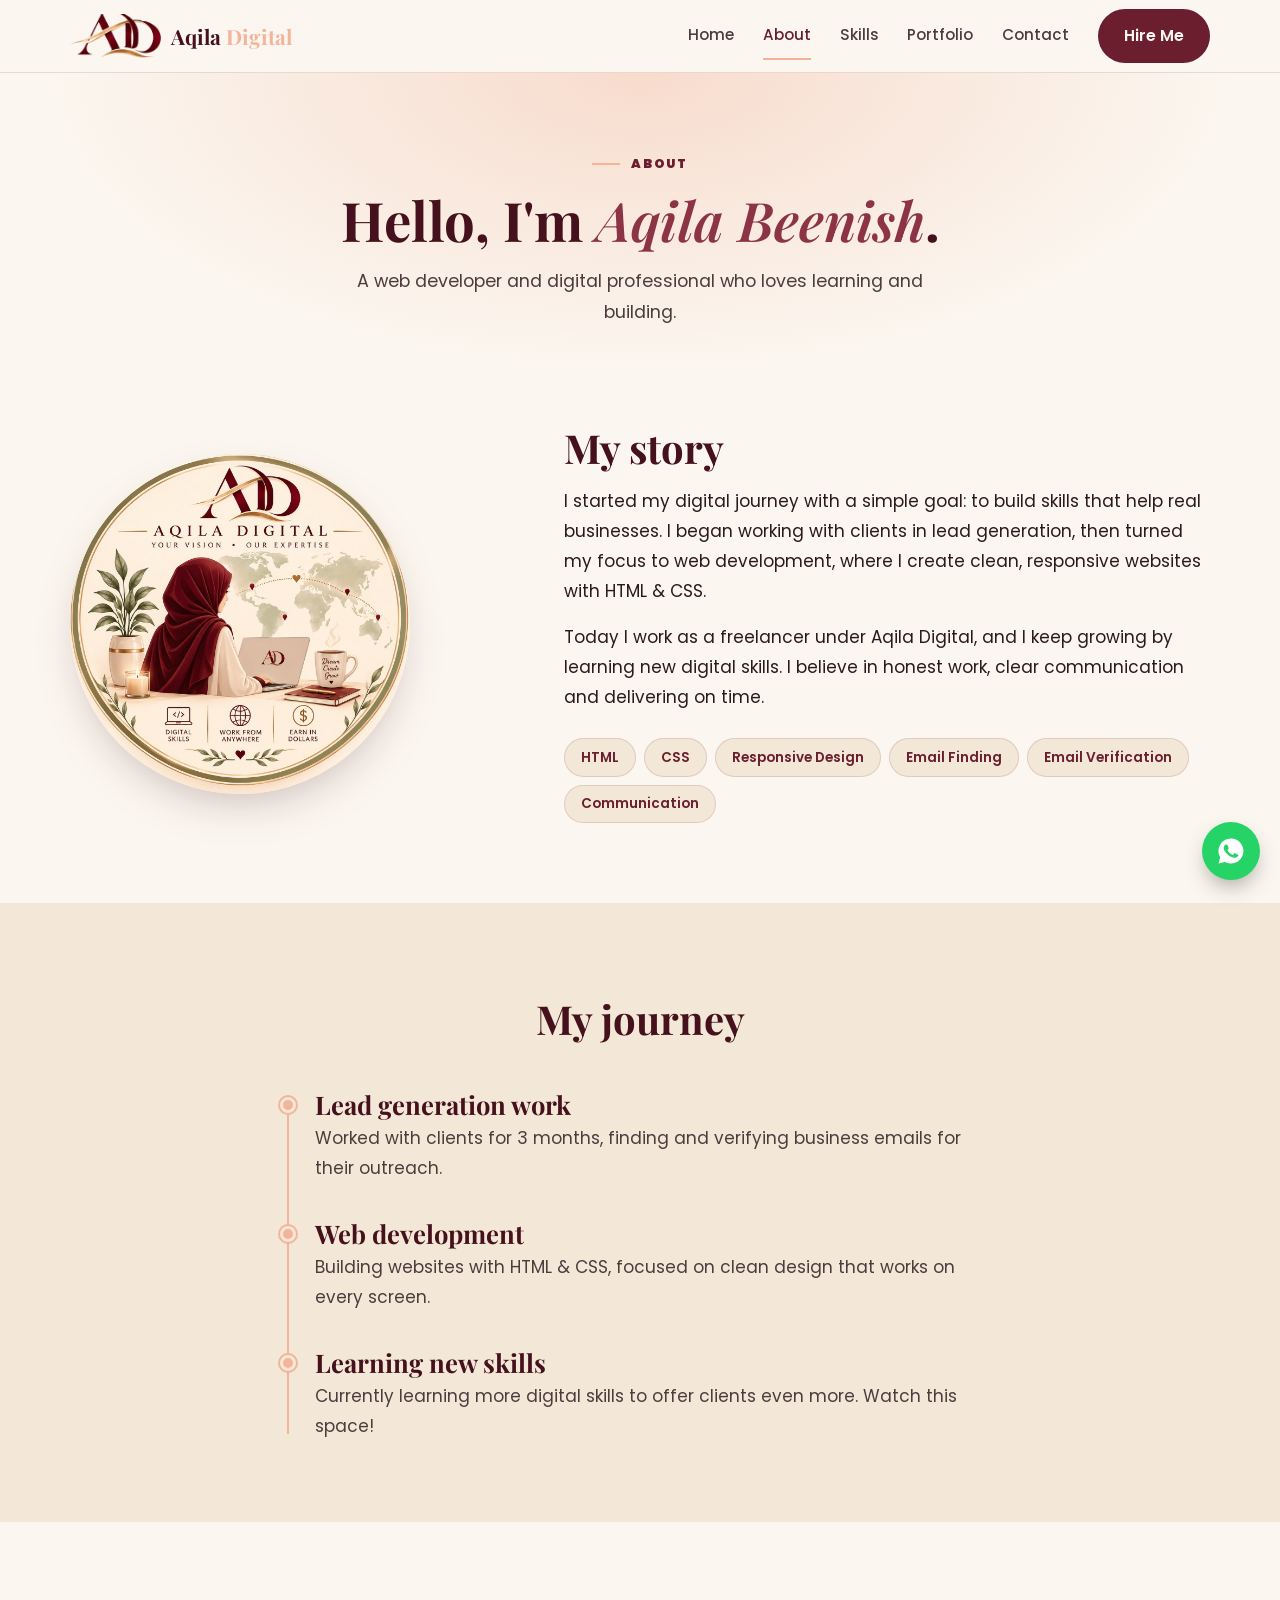
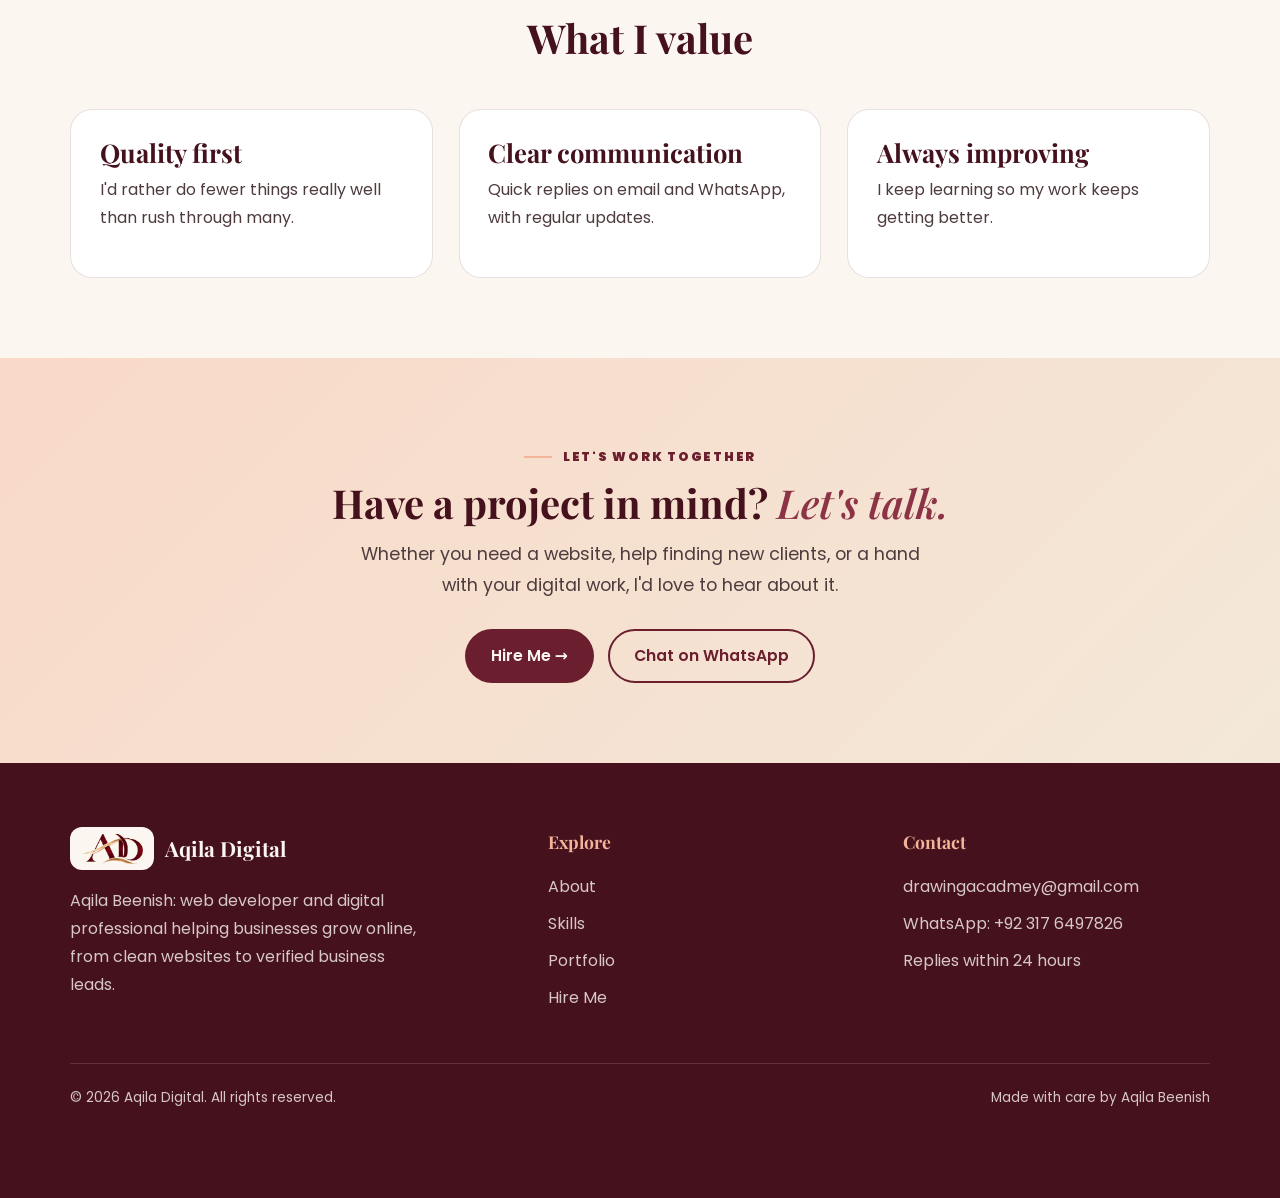
==== about.html @ 97137d2b "Monogram card thumbnails Co-Authored-By: Claude Sonnet 5.5 <noreply@anthropic.com>" ====
<!DOCTYPE html>
<!-- About page. Tells the browser this is a modern HTML5 document. -->
<html lang="en">
<head>
  <!-- Lets the page show text correctly (including symbols) -->
  <meta charset="utf-8">
  <!-- Makes the page fit phone screens instead of shrinking -->
  <meta name="viewport" content="width=device-width, initial-scale=1">
  <!-- The title shows on the browser tab -->
  <title>About Aqila Beenish | Web Developer | Aqila Digital</title>
  <!-- The description is the short text Google shows under the title -->
  <meta name="description" content="Meet Aqila Beenish, a freelance web developer and lead generation specialist from Pakistan who builds clean websites and works with clients worldwide.">
  <!-- Browser tab icon, and the icon used when saved to a phone home screen -->
  <link rel="icon" type="image/png" href="images/favicon.png">
  <link rel="apple-touch-icon" href="images/apple-touch-icon.png">

  <!-- Link preview picture (shown when the page is shared on WhatsApp, Facebook, X, etc.).
       These need the FULL web address: replace YOUR-SITE-ADDRESS with your real
       address after publishing, e.g. aqiladigital.netlify.app -->
  <meta property="og:image" content="https://YOUR-SITE-ADDRESS/images/logo-full.jpg">
  <meta name="twitter:card" content="summary">
  <meta name="twitter:image" content="https://YOUR-SITE-ADDRESS/images/logo-full.jpg">
  <!-- Google Fonts: Playfair Display (headings) and Poppins (body text).
       "preconnect" starts the connection early so fonts load faster. -->
  <link rel="preconnect" href="https://fonts.googleapis.com">
  <link rel="preconnect" href="https://fonts.gstatic.com" crossorigin>
  <link href="https://fonts.googleapis.com/css2?family=Poppins:wght@400;500;600;700&family=Playfair+Display:ital,wght@0,600;0,700;1,600&display=swap" rel="stylesheet">

  <!-- Connects the shared stylesheet (all pages use the same one) -->
  <link rel="stylesheet" href="styles.css">
</head>
<body>

  <!-- ===== HEADER: sticky navigation bar (same on every page) ===== -->
  <header class="nav">
    <div class="wrap nav-inner">

      <!-- Logo: links back to the Home page -->
      <a class="brand" href="index.html">
        <img class="brand-logo" src="images/logo-mark.png" alt="Aqila Digital logo">
        <span>Aqila <b>Digital</b></span>
      </a>

      <!-- Page links. The link with class="active" is the current page -->
      <nav class="nav-links" aria-label="Main menu">
        <a href="index.html">Home</a>
        <a href="about.html" class="active">About</a>
        <a href="skills.html">Skills</a>
        <a href="portfolio.html">Portfolio</a>
        <a href="contact.html">Contact</a>
        <a class="btn btn-primary" href="contact.html">Hire Me</a>
      </nav>

      <!-- Menu button: only visible on phones. It will open the menu in Step 14 -->
      <button class="menu-btn" type="button" aria-label="Open menu" aria-expanded="false">
        <svg width="24" height="24" viewBox="0 0 24 24" fill="none" stroke="currentColor" stroke-width="2" stroke-linecap="round">
          <path d="M4 7h16M4 12h16M4 17h16"/>
        </svg>
      </button>

    </div>
  </header>

  <main>

    <!-- ===== PAGE INTRO: centred, soft peach glow behind ===== -->
    <section class="page-hero">
      <div class="wrap reveal">
        <span class="eyebrow">About</span>
        <h1>Hello, I'm <em class="accent">Aqila Beenish</em>.</h1>
        <p class="lead">A web developer and digital professional who loves learning and building.</p>
      </div>
    </section>

    <!-- ===== MY STORY: round brand picture + text (reuses .about-grid from the Home page) ===== -->
    <section class="section story">
      <div class="wrap about-grid">

        <img class="about-photo reveal" src="images/logo-full.jpg" alt="Aqila Digital: Aqila working on her laptop" width="1254" height="1254" loading="lazy">

        <div>
          <h2>My story</h2>
          <p>I started my digital journey with a simple goal: to build skills that help real businesses. I began working with clients in lead generation, then turned my focus to web development, where I create clean, responsive websites with HTML &amp; CSS.</p>
          <p>Today I work as a freelancer under Aqila Digital, and I keep growing by learning new digital skills. I believe in honest work, clear communication and delivering on time.</p>

          <!-- Skill pills -->
          <div class="pills">
            <span>HTML</span>
            <span>CSS</span>
            <span>Responsive Design</span>
            <span>Email Finding</span>
            <span>Email Verification</span>
            <span>Communication</span>
          </div>
        </div>

      </div>
    </section>

    <!-- ===== MY JOURNEY: beige background, vertical timeline ===== -->
    <section class="section bg-beige">
      <div class="wrap">

        <div class="section-head reveal">
          <h2>My journey</h2>
        </div>

        <!-- Each .tl is one timeline item. Copy one to add a new step. -->
        <div class="timeline">
          <div class="tl reveal">
            <h3>Lead generation work</h3>
            <p>Worked with clients for 3 months, finding and verifying business emails for their outreach.</p>
          </div>
          <div class="tl reveal">
            <h3>Web development</h3>
            <p>Building websites with HTML &amp; CSS, focused on clean design that works on every screen.</p>
          </div>
          <div class="tl reveal">
            <h3>Learning new skills</h3>
            <p>Currently learning more digital skills to offer clients even more. Watch this space!</p>
          </div>
        </div>

      </div>
    </section>

    <!-- ===== WHAT I VALUE: 3 cards ===== -->
    <section class="section">
      <div class="wrap">

        <div class="section-head reveal">
          <h2>What I value</h2>
        </div>

        <div class="grid-3">
          <div class="card reveal">
            <h3>Quality first</h3>
            <p>I'd rather do fewer things really well than rush through many.</p>
          </div>
          <div class="card reveal">
            <h3>Clear communication</h3>
            <p>Quick replies on email and WhatsApp, with regular updates.</p>
          </div>
          <div class="card reveal">
            <h3>Always improving</h3>
            <p>I keep learning so my work keeps getting better.</p>
          </div>
        </div>

      </div>
    </section>

    <!-- ===== HIRE ME BAND (same reusable block as the Home page) ===== -->
    <section class="cta-band">
      <div class="wrap reveal">
        <span class="eyebrow">Let's work together</span>
        <h2>Have a project in mind? <em class="accent">Let's talk.</em></h2>
        <p class="lead">Whether you need a website, help finding new clients, or a hand with your digital work, I'd love to hear about it.</p>
        <div class="cta-buttons">
          <a class="btn btn-primary" href="contact.html">Hire Me →</a>
          <a class="btn btn-ghost" href="https://wa.me/923176497826">Chat on WhatsApp</a>
        </div>
      </div>
    </section>

  </main>

  <!-- ===== FOOTER (same on every page) ===== -->
  <footer class="footer">
    <div class="wrap">

      <!-- Three columns: about, links, contact -->
      <div class="foot">
        <div>
          <a class="brand" href="index.html">
            <span class="brand-badge"><img src="images/logo-mark.png" alt="Aqila Digital logo"></span>
            <span>Aqila Digital</span>
          </a>
          <p>Aqila Beenish: web developer and digital professional helping businesses grow online, from clean websites to verified business leads.</p>
        </div>

        <div>
          <h4>Explore</h4>
          <ul>
            <li><a href="about.html">About</a></li>
            <li><a href="skills.html">Skills</a></li>
            <li><a href="portfolio.html">Portfolio</a></li>
            <li><a href="contact.html">Hire Me</a></li>
          </ul>
        </div>

        <div>
          <h4>Contact</h4>
          <ul>
            <li><a href="mailto:drawingacadmey@gmail.com">drawingacadmey@gmail.com</a></li>
            <li><a href="https://wa.me/923176497826">WhatsApp: +92 317 6497826</a></li>
            <li>Replies within 24 hours</li>
          </ul>
        </div>
      </div>

      <!-- Bottom line. The year sits in <span id="year"> so JavaScript can update it later -->
      <div class="copy">
        <span>&copy; <span id="year">2026</span> Aqila Digital. All rights reserved.</span>
        <span>Made with care by Aqila Beenish</span>
      </div>

    </div>
  </footer>

  <!-- ===== Round green WhatsApp button, fixed at the bottom-right ===== -->
  <a class="wa" href="https://wa.me/923176497826?text=Hi%20Aqila%2C%20I%20saw%20your%20portfolio%20and%20would%20like%20to%20work%20with%20you." aria-label="Chat on WhatsApp">
    <svg width="30" height="30" viewBox="0 0 24 24" fill="currentColor" aria-hidden="true">
      <path d="M12 2a10 10 0 0 0-8.6 15.1L2 22l5-1.3A10 10 0 1 0 12 2Zm5.3 14.1c-.2.6-1.3 1.2-1.8 1.2-.5.1-1 .2-3.4-.7-2.8-1.1-4.6-4-4.8-4.2-.1-.2-1.1-1.5-1.1-2.9s.7-2.1 1-2.4c.3-.3.6-.3.8-.3h.6c.2 0 .4 0 .6.5l.9 2.1c.1.2.1.4 0 .6l-.3.5-.4.5c-.1.1-.3.3-.1.6.2.3.7 1.2 1.6 2 1.1 1 2 1.3 2.3 1.4.3.1.5.1.6-.1l.9-1.1c.2-.3.4-.2.7-.1l2 1c.3.1.5.2.5.3.1.2.1.8-.2 1.4Z"/>
    </svg>
  </a>

  <!-- Connects the shared JavaScript. It is at the bottom so the page loads first -->
  <script src="main.js"></script>
</body>
</html>
---- styles.css ----
/* =====================================================
   Aqila Digital: shared styles for all pages
   Sections:
   1. Colours and fonts (CSS variables)
   2. Basic reset and page defaults
   3. Headings
   4. Layout helper: .wrap
   5. Text helpers: .eyebrow and em.accent
   6. Buttons
   7. Cards
   ===================================================== */


/* -----------------------------------------------------
   1. VARIABLES
   Saved once in :root, then used anywhere with var(--name).
   To change a colour on the whole site, change it here only.
   ----------------------------------------------------- */
:root {
  /* Maroon family */
  --maroon: #6B1E2E;
  --maroon-deep: #45111D;
  --maroon-soft: #8C3446;

  /* Peach family */
  --peach: #F3B49A;
  --peach-light: #F9D9C8;

  /* Neutral backgrounds */
  --beige: #F3E8D8;
  --cream: #FBF6EF;      /* main page background */

  /* Text colours */
  --text: #2B1A1D;
  --text-muted: #4E3B3E;

  /* Fonts. The words after the first name are backups
     in case Google Fonts can't load (e.g. no internet). */
  --font-heading: 'Playfair Display', Georgia, serif;
  --font-body: 'Poppins', system-ui, -apple-system, 'Segoe UI', sans-serif;

  /* Other shared values */
  --line: rgba(107, 30, 46, 0.14);        /* thin border colour */
  --radius: 22px;                          /* rounded corners */
  --shadow: 0 18px 50px -20px rgba(69, 17, 29, 0.35);
}


/* -----------------------------------------------------
   2. RESET AND PAGE DEFAULTS
   ----------------------------------------------------- */

/* border-box makes widths include padding, which is easier to plan */
*,
*::before,
*::after {
  box-sizing: border-box;
}

body {
  margin: 0;
  font-family: var(--font-body);
  font-size: 17px;        /* easy-to-read size */
  line-height: 1.75;      /* generous space between lines */
  color: var(--text);
  background: var(--cream);
  -webkit-font-smoothing: antialiased;  /* smoother text on Mac/iPhone */
}

a {
  color: inherit;
  text-decoration: none;
}


/* -----------------------------------------------------
   3. HEADINGS
   clamp(smallest, ideal, biggest) makes the size grow with
   the screen width (vw) but never smaller or bigger than the limits.
   ----------------------------------------------------- */
h1, h2, h3 {
  font-family: var(--font-heading);
  color: var(--maroon-deep);
  font-weight: 700;
  line-height: 1.15;
  margin: 0 0 0.6em;
}

h1 { font-size: clamp(2.1rem, 4.5vw + 0.5rem, 3.4rem); }
h2 { font-size: clamp(1.7rem, 3vw + 0.5rem, 2.5rem); }
h3 { font-size: clamp(1.25rem, 1.5vw + 0.7rem, 1.6rem); }

p {
  margin: 0 0 1em;
}


/* -----------------------------------------------------
   4. .wrap: centred container
   Keeps content in the middle, never wider than 1140px.
   On small screens it uses 92% of the width.
   ----------------------------------------------------- */
.wrap {
  width: 92%;
  max-width: 1140px;
  margin-inline: auto;   /* auto left and right margins = centred */
}


/* -----------------------------------------------------
   5. TEXT HELPERS
   ----------------------------------------------------- */

/* .eyebrow: small uppercase label above a heading,
   with a short peach line drawn before it */
.eyebrow {
  display: inline-flex;
  align-items: center;
  gap: 0.7rem;
  font-size: 0.78rem;
  font-weight: 900;
  letter-spacing: 0.14em;
  text-transform: uppercase;
  color: var(--maroon);
}

.eyebrow::before {
  content: "";            /* an empty box that becomes the line */
  width: 28px;
  height: 2px;
  background: var(--peach);
}

/* em.accent: italic, soft-maroon words inside a heading,
   e.g. <h1>Build things that <em class="accent">grow</em></h1> */
em.accent {
  font-style: italic;
  font-weight: 600;
  color: var(--maroon-soft);
}


/* -----------------------------------------------------
   6. BUTTONS
   Use on <a> or <button>, e.g. <a class="btn btn-primary">.
   .btn holds the shared look; the second class sets the colours.
   ----------------------------------------------------- */
.btn {
  display: inline-flex;
  align-items: center;
  gap: 0.55rem;
  padding: 0.95rem 1.5rem;
  border-radius: 999px;      /* a huge radius makes a pill shape */
  border: 2px solid transparent;
  font-family: var(--font-body);
  font-size: 0.98rem;
  font-weight: 600;
  line-height: 1.2;
  cursor: pointer;
  transition: transform 0.2s, box-shadow 0.2s, background 0.2s, color 0.2s;
}

/* On hover every button lifts up 3px and gets a soft shadow */
.btn:hover {
  transform: translateY(-3px);
  box-shadow: var(--shadow);
}

/* Filled maroon button */
.btn-primary {
  background: var(--maroon);
  color: var(--cream);
}
.btn-primary:hover {
  background: var(--maroon-deep);
}

/* Outline button: transparent with a maroon border */
.btn-ghost {
  background: transparent;
  color: var(--maroon);
  border-color: var(--maroon);
}
.btn-ghost:hover {
  background: var(--maroon);
  color: var(--cream);
}

/* Peach button: good on dark maroon backgrounds */
.btn-peach {
  background: var(--peach);
  color: var(--maroon-deep);
}
.btn-peach:hover {
  background: var(--peach-light);
}


/* -----------------------------------------------------
   7. .card: white box with rounded corners and thin border
   Lifts slightly when the mouse is over it.
   ----------------------------------------------------- */
.card {
  background: #fff;
  border: 1px solid var(--line);
  border-radius: var(--radius);
  padding: 1.8rem;
  transition: transform 0.25s, box-shadow 0.25s;
}

.card:hover {
  transform: translateY(-6px);
  box-shadow: var(--shadow);
}


/* -----------------------------------------------------
   8. HEADER / NAVIGATION BAR
   Sticky: stays at the top while you scroll.
   ----------------------------------------------------- */
.nav {
  position: sticky;
  top: 0;
  z-index: 50;                              /* stays above other content */
  background: rgba(251, 246, 239, 0.85);    /* cream, slightly see-through */
  backdrop-filter: blur(12px);              /* soft blur of what's behind */
  -webkit-backdrop-filter: blur(12px);      /* same, for Safari */
  border-bottom: 1px solid var(--line);     /* thin bottom border */
}

/* Logo on the left, links on the right */
.nav-inner {
  display: flex;
  align-items: center;
  justify-content: space-between;
  min-height: 72px;
}

/* Logo */
.brand {
  display: flex;
  align-items: center;
  gap: 0.65rem;
  font-family: var(--font-heading);
  font-weight: 700;
  font-size: 1.3rem;
  color: var(--maroon-deep);
}

.brand b {
  color: var(--peach);      /* "Digital" in peach */
}

/* Logo picture in the header: 44px tall on laptops (36px on phones, see below).
   width: auto keeps the picture's shape, so it is never stretched. */
.brand-logo {
  height: 44px;
  width: auto;
}


/* Links on the right */
.nav-links {
  display: flex;
  align-items: center;
  gap: 1.8rem;
}

.nav-links a:not(.btn) {
  font-weight: 500;
  font-size: 0.95rem;
  color: var(--text-muted);
  padding: 0.6rem 0;
  border-bottom: 2px solid transparent;   /* invisible until active/hover */
  transition: color 0.2s, border-color 0.2s;
}

.nav-links a:not(.btn):hover {
  color: var(--maroon);
}

/* Current page: maroon text with a peach underline */
.nav-links a.active {
  color: var(--maroon);
  border-bottom-color: var(--peach);
}

/* Menu button (three lines): hidden on computers */
.menu-btn {
  display: none;
  background: transparent;
  border: 0;
  padding: 0.4rem;
  color: var(--maroon-deep);
  cursor: pointer;
}

/* On phones (under 720px): show the menu button, and turn the links into
   a dropdown panel under the header.
   Closed: invisible, nudged up, and visibility:hidden, so it is fully hidden
   (it can't be clicked or reached with the Tab key either).
   Open (main.js adds the class "open"): fades in and slides down. */
@media (max-width: 719px) {
  .menu-btn { display: block; }

  .nav-links {
    position: absolute;
    top: 100%;                     /* right below the header */
    left: 0;
    right: 0;
    flex-direction: column;
    align-items: stretch;
    gap: 0.4rem;
    padding: 1rem 4% 1.4rem;
    background: rgba(251, 246, 239, 0.98);
    border-bottom: 1px solid var(--line);
    box-shadow: var(--shadow);

    opacity: 0;
    transform: translateY(-14px);
    visibility: hidden;
    transition: opacity 0.25s ease, transform 0.25s ease, visibility 0.25s;
  }

  .nav-links.open {
    opacity: 1;
    transform: none;
    visibility: visible;
  }

  .nav-links a:not(.btn) {
    padding: 0.85rem 0;
    border-bottom: 1px solid var(--line);
  }
  .nav-links .btn { justify-content: center; margin-top: 0.6rem; }
}


/* -----------------------------------------------------
   9. FOOTER
   Deep maroon background with light text.
   ----------------------------------------------------- */
.footer {
  background: var(--maroon-deep);
  color: rgba(251, 246, 239, 0.8);     /* light cream text */
  padding: 4rem 0 5.5rem;
}

/* Three columns. The first is wider because it holds the paragraph. */
.foot {
  display: grid;
  grid-template-columns: 1.4fr 1fr 1fr;
  gap: 3rem;
}

/* Logo inside the footer: light text on the dark background */
.footer .brand {
  color: var(--cream);
  margin-bottom: 1rem;
}

.footer p {
  font-size: 1rem;
  max-width: 36ch;       /* keeps the line from getting too wide */
}

/* Column headings ("Explore", "Contact") */
.footer h4 {
  margin: 0 0 1rem;
  font-family: var(--font-heading);
  font-size: 1.1rem;
  color: var(--peach);
}

.footer ul {
  list-style: none;
  margin: 0;
  padding: 0;
  display: grid;
  gap: 0.55rem;
  font-size: 1rem;
}

.footer a:hover {
  color: var(--peach);
}

/* Bottom line: copyright on the left, "Made with care" on the right */
.copy {
  display: flex;
  justify-content: space-between;
  flex-wrap: wrap;                           /* wraps on narrow screens */
  gap: 0.5rem 1.5rem;
  margin-top: 3rem;
  padding-top: 1.4rem;
  border-top: 1px solid rgba(251, 246, 239, 0.15);
  font-size: 0.85rem;
}


/* -----------------------------------------------------
   10. ROUND GREEN WHATSAPP BUTTON
   position: fixed keeps it in the same screen spot while scrolling.
   ----------------------------------------------------- */
.wa {
  position: fixed;
  right: 20px;
  bottom: 20px;
  z-index: 60;                    /* above the header and other content */
  display: grid;
  place-items: center;
  width: 58px;
  height: 58px;
  border-radius: 50%;             /* 50% turns a square into a circle */
  background: #25D366;            /* WhatsApp green */
  color: #fff;
  box-shadow: 0 10px 25px -8px rgba(0, 0, 0, 0.45);
  transition: transform 0.2s;
}

.wa:hover {
  transform: scale(1.08);
}


/* -----------------------------------------------------
   11. PHONES: stack the footer columns (under 720px)
   ----------------------------------------------------- */
@media (max-width: 719px) {
  .foot {
    grid-template-columns: 1fr;   /* one column = stacked */
    gap: 2rem;
  }
}


/* -----------------------------------------------------
   12. HERO SECTION (Home page)
   ----------------------------------------------------- */
.hero {
  position: relative;
  overflow: hidden;       /* hides the glows/blob where they go past the edges */
  padding: 3rem 0;
  /* Soft peach and beige glows in the background.
     radial-gradient(circle at x% y%, colour, transparent) = a fading glow. */
  background:
    radial-gradient(circle at 12% 18%, rgba(243, 180, 154, 0.35), transparent 45%),
    radial-gradient(circle at 88% 80%, rgba(243, 232, 216, 0.9), transparent 50%),
    radial-gradient(circle at 70% 10%, rgba(249, 217, 200, 0.5), transparent 40%);
}

/* Two equal columns */
.hero-grid {
  display: grid;
  grid-template-columns: 1fr 1fr;
  gap: 3rem;
  align-items: center;
}

/* Laptops: fill exactly one screen height minus the header.
   The header is 72px tall + 1px border = 73px.
   Flexbox with align-items: center centres the content vertically. */
@media (min-width: 961px) {
  .hero {
    min-height: calc(100vh - 73px);
    display: flex;
    align-items: center;
  }
  .hero .wrap { width: 92%; }
}

.lead {
  font-size: 1.1rem;
  color: var(--text-muted);
  max-width: 52ch;
}

.hero-text h1 { margin: 1rem 0; }

.hero-ctas {
  display: flex;
  flex-wrap: wrap;
  gap: 0.9rem;
  margin: 1.8rem 0 1.4rem;
}

/* Small note with a green dot */
.hero-note {
  display: flex;
  align-items: center;
  gap: 0.6rem;
  margin: 0;
  font-size: 1rem;
  color: var(--text-muted);
}

.dot {
  width: 8px;
  height: 8px;
  border-radius: 50%;
  background: #3D9A62;
  box-shadow: 0 0 0 4px rgba(61, 154, 98, 0.2);   /* soft ring around the dot */
}

/* ----- Right side: code card ----- */
/* The padding leaves empty space around the card. The badges sit in
   that space, so they never cover the code. */
.visual {
  position: relative;
  padding: 3.4rem 1.6rem;
  max-width: 520px;
  margin-inline: auto;
  width: 100%;
}

.code-card {
  position: relative;
  z-index: 2;                      /* above the blob */
  background: var(--maroon-deep);
  border-radius: 22px;
  box-shadow: var(--shadow);
  overflow: hidden;
  font-family: ui-monospace, SFMono-Regular, Menlo, Consolas, monospace;
  font-size: 0.86rem;
}

/* Top bar with the three dots and file name */
.code-bar {
  display: flex;
  align-items: center;
  gap: 7px;
  padding: 0.8rem 1.1rem;
  background: rgba(255, 255, 255, 0.06);
  color: rgba(251, 246, 239, 0.6);
}
.code-bar i {
  width: 11px;
  height: 11px;
  border-radius: 50%;
  background: var(--peach);
  opacity: 0.8;
}
.code-bar span { margin-left: auto; font-size: 0.78rem; }

.code-card pre {
  margin: 0;
  padding: 1.3rem 1.4rem 1.5rem;
  line-height: 1.8;
  color: var(--cream);
  overflow-x: auto;                /* scrolls sideways instead of breaking the layout */
}

/* Code colours */
.code-card .c { color: #A98A90; font-style: italic; }   /* comment */
.code-card .k { color: var(--peach); }                  /* tags */
.code-card .s { color: #A8D8B0; }                       /* strings */
.code-card .t { color: var(--cream); }                  /* text */

/* Floating badges */
.float {
  position: absolute;
  z-index: 3;
  padding: 0.55rem 1rem;
  border-radius: 999px;
  font-size: 0.85rem;
  font-weight: 500;
  box-shadow: var(--shadow);
  animation: bob 5s ease-in-out infinite;   /* gentle up-and-down movement */
}
.f-top    { top: 0;    right: 0; background: var(--peach);  color: var(--maroon-deep); }
.f-bottom { bottom: 0; left: 0;  background: var(--maroon); color: var(--cream); animation-delay: -2.5s; }
.float b  { font-weight: 700; }

@keyframes bob {
  0%, 100% { transform: translateY(0); }
  50%      { transform: translateY(-8px); }
}

/* Soft beige blob behind the card. The border-radius values change
   slowly, so the shape morphs. */
.blob {
  position: absolute;
  z-index: 1;
  inset: 8% 2% 8% 2%;
  background: var(--beige);
  border-radius: 62% 38% 55% 45% / 48% 58% 42% 52%;
  animation: morph 14s ease-in-out infinite;
}

@keyframes morph {
  0%, 100% { border-radius: 62% 38% 55% 45% / 48% 58% 42% 52%; }
  50%      { border-radius: 40% 60% 42% 58% / 58% 40% 60% 42%; }
}

/* Respect people who prefer less movement */
@media (prefers-reduced-motion: reduce) {
  .float, .blob { animation: none; }
}

/* Tablets and phones (under 960px): stack the columns, no full-height rule */
@media (max-width: 960px) {
  .hero-grid { grid-template-columns: 1fr; gap: 2rem; }
  .hero { padding: 2.5rem 0 3rem; }
}


/* -----------------------------------------------------
   13. STRIP: thin white bar with services
   ----------------------------------------------------- */
.strip {
  background: #fff;
  border-top: 1px solid var(--line);
  border-bottom: 1px solid var(--line);
  padding: 1.1rem 0;
}

.strip .wrap {
  display: flex;
  flex-wrap: wrap;               /* wraps onto more lines on small screens */
  justify-content: center;       /* centred */
  align-items: center;
  gap: 0.6rem 2rem;
  color: var(--maroon);
  font-weight: 500;
  font-size: 0.92rem;
}

/* A small peach dot between the items (not before the first one) */
.strip span {
  display: inline-flex;
  align-items: center;
  gap: 0.6rem;
}
.strip span + span::before {
  content: "";
  width: 6px;
  height: 6px;
  border-radius: 50%;
  background: var(--peach);
}


/* -----------------------------------------------------
   14. GENERIC SECTION SPACING + ABOUT PREVIEW
   ----------------------------------------------------- */
.section {
  padding: 5rem 0;
}

.about-grid {
  display: grid;
  grid-template-columns: 0.8fr 1.2fr;   /* tile is the narrower column */
  gap: 4rem;
  align-items: center;
}

.about-title { margin: 0.9rem 0; }
.about-grid .lead { margin-bottom: 1.6rem; }

/* Round brand picture. aspect-ratio keeps it a perfect circle at any width;
   object-fit: cover fills the circle without stretching the picture. */
.about-photo {
  display: block;
  width: 100%;
  max-width: 340px;
  height: auto;
  aspect-ratio: 1 / 1;
  object-fit: cover;
  border-radius: 50%;
  box-shadow: var(--shadow);       /* soft shadow */
}

/* Tablets and phones: stack, tile centred */
@media (max-width: 960px) {
  .about-grid { grid-template-columns: 1fr; gap: 2.5rem; }
  .about-photo { max-width: 300px; margin-inline: auto; }   /* centred when stacked */
}


/* -----------------------------------------------------
   15. MY SKILLS SECTION (beige background + 3 cards)
   ----------------------------------------------------- */
.bg-beige { background: var(--beige); }

/* Centred heading block above the cards */
.section-head {
  text-align: center;
  max-width: 640px;
  margin: 0 auto 3rem;
}
.section-head h2 { margin: 0.8rem 0; }
.section-head .lead { margin-inline: auto; }

/* Three equal columns */
.grid-3 {
  display: grid;
  grid-template-columns: repeat(3, 1fr);
  gap: 1.6rem;
}

/* Peach rounded box that holds the icon */
.ico {
  display: grid;
  place-items: center;
  width: 56px;
  height: 56px;
  margin-bottom: 1.2rem;
  border-radius: 16px;
  background: var(--peach);
  color: var(--maroon-deep);
}

.card h3 { margin-bottom: 0.5rem; }
.card p  { color: var(--text-muted); font-size: 1rem; }

/* "Learn more →" link */
.more {
  font-weight: 600;
  font-size: 0.95rem;
  color: var(--maroon);
  transition: color 0.2s;
}
.more:hover { color: var(--maroon-soft); text-decoration: underline; }

/* Under 960px: one card per row (covers tablets and phones) */
@media (max-width: 960px) {
  .grid-3 { grid-template-columns: 1fr 1fr; }   /* tablets: 2 columns */
  .grid-3 > :last-child:nth-child(odd) { grid-column: 1 / -1; }   /* a lonely last card spans the full width */
}



/* -----------------------------------------------------
   16. FEATURED WORK: project cards
   ----------------------------------------------------- */
.project {
  background: #fff;
  border: 1px solid var(--line);
  border-radius: var(--radius);
  overflow: hidden;                       /* keeps the thumbnail inside the rounded corners */
  transition: transform 0.25s, box-shadow 0.25s;
}
.project:hover {
  transform: translateY(-6px);
  box-shadow: var(--shadow);
}

/* Thumbnail area at the top of each project card (same 16:10 shape for every card) */
.thumb {
  display: grid;
  place-items: center;
  aspect-ratio: 16 / 10;
}

/* Monogram thumbnail (class "thumb-mono", used together with "thumb").
   Same size and shape as before; a maroon picture with big initials. */
.thumb-mono {
  position: relative;
  overflow: hidden;                /* the circles are cut off by the edges */
  background: var(--maroon);       /* #6B1E2E */
}

/* Two soft decorative circles (hidden from screen readers with aria-hidden) */
.mono-circle {
  position: absolute;
  border-radius: 50%;
}
.mono-circle-fill {                /* filled light peach at 14% opacity, top-right */
  width: 180px;
  height: 180px;
  top: -70px;
  right: -50px;
  background: var(--peach-light);
  opacity: 0.14;
}
.mono-circle-ring {                /* thin peach outline at 30% opacity, bottom-left */
  width: 150px;
  height: 150px;
  bottom: -60px;
  left: -45px;
  border: 1.5px solid var(--peach);
  opacity: 0.3;
}

/* Centred content: initials, short line, label */
.mono-content {
  position: relative;              /* sits above the circles */
  z-index: 1;
  display: flex;
  flex-direction: column;
  align-items: center;
  text-align: center;
}

.mono-initials {
  font-family: var(--font-heading);
  font-size: 46px;
  font-weight: 700;
  line-height: 1.1;
  color: var(--cream);             /* #FBF6EF */
  transition: transform 0.3s ease;
}

/* When the mouse is over the card, the initials grow a little */
.project:hover .mono-initials { transform: scale(1.05); }

.mono-line {
  width: 40px;
  height: 2px;
  margin: 0.7rem 0 0.8rem;
  background: var(--peach);        /* #F3B49A */
}

.mono-label {
  font-family: var(--font-body);
  font-size: 11px;
  font-weight: 500;
  letter-spacing: 0.18em;
  text-transform: uppercase;
  color: var(--peach-light);       /* #F9D9C8 */
}

/* Phones: slightly smaller initials */
@media (max-width: 719px) {
  .mono-initials { font-size: 40px; }
}

/* Text part of the card */
.project-info { padding: 1.4rem 1.6rem 1.8rem; }
.project-info h3 { margin: 0.7rem 0 0.4rem; }
.project-info p  { color: var(--text-muted); font-size: 1rem; }

/* Small tag, e.g. "Website · Sample" */
.tag {
  display: inline-block;
  padding: 0.25rem 0.7rem;
  border-radius: 999px;
  background: var(--beige);
  color: var(--maroon);
  font-size: 0.72rem;
  font-weight: 700;
  letter-spacing: 0.06em;
  text-transform: uppercase;
}

/* Technology chips */
.chips {
  display: flex;
  flex-wrap: wrap;
  gap: 0.4rem;
  margin-top: 0.9rem;
}
.chips span {
  padding: 0.25rem 0.65rem;
  border-radius: 999px;
  background: var(--beige);
  color: var(--maroon);
  font-size: 0.74rem;
  font-weight: 600;
}

/* Centres the button under the cards */
.center-btn {
  display: flex;
  justify-content: center;
  margin-top: 3rem;
}



/* -----------------------------------------------------
   17. HOW I WORK: deep maroon section with numbered steps
   ----------------------------------------------------- */
.bg-maroon {
  background: var(--maroon-deep);
  color: rgba(251, 246, 239, 0.85);
}

/* Light text and peach details on the dark background */
.bg-maroon h2,
.bg-maroon h3 { color: var(--cream); }
.bg-maroon .eyebrow { color: var(--peach); }
.bg-maroon .lead { color: rgba(251, 246, 239, 0.8); }

/* Three equal boxes. counter-reset starts the counter at 0. */
.steps {
  display: grid;
  grid-template-columns: repeat(3, 1fr);
  gap: 1.6rem;
  counter-reset: step;
}

.step {
  counter-increment: step;       /* +1 for every .step box */
  padding: 2rem 1.8rem;
  border-radius: var(--radius);
  background: rgba(251, 246, 239, 0.06);
  border: 1px solid rgba(251, 246, 239, 0.14);
}

/* The big peach number: "0" + the counter value = 01, 02, 03 */
.step::before {
  content: "0" counter(step);
  display: block;
  margin-bottom: 0.6rem;
  font-family: var(--font-heading);
  font-size: 3rem;
  font-weight: 700;
  line-height: 1;
  color: var(--peach);
}

.step p { margin: 0; }


/* -----------------------------------------------------
   18. HIRE ME BAND: reusable on any page
   ----------------------------------------------------- */
.cta-band {
  padding: 5rem 0;
  text-align: center;
  background: linear-gradient(135deg, var(--peach-light) 0%, var(--beige) 100%);
}
.cta-band h2 { margin: 0.8rem 0; }
.cta-band .lead { margin-inline: auto; }   /* centres the paragraph block */

.cta-buttons {
  display: flex;
  flex-wrap: wrap;
  justify-content: center;
  gap: 0.9rem;
  margin-top: 1.8rem;
}

/* Under 960px: steps stack in one column */
@media (max-width: 960px) {
  .steps { grid-template-columns: 1fr 1fr; }   /* tablets: 2 columns */
  .steps > :last-child:nth-child(odd) { grid-column: 1 / -1; }
}



/* -----------------------------------------------------
   19. ABOUT PAGE
   ----------------------------------------------------- */

/* Page intro used at the top of inner pages: centred, with a soft peach glow */
.page-hero {
  padding: 4.5rem 0 3rem;
  text-align: center;
  background: radial-gradient(ellipse at 50% 0%, rgba(243, 180, 154, 0.4), transparent 65%);
}
.page-hero h1 { margin: 0.9rem 0; }
.page-hero .lead { margin-inline: auto; }

/* The story section sits closer to the intro above it */
.story { padding-top: 2rem; }
.story h2 { margin-bottom: 1rem; }

/* Skill pills */
.pills {
  display: flex;
  flex-wrap: wrap;
  gap: 0.5rem;
  margin-top: 1.6rem;
}
.pills span {
  padding: 0.4rem 1rem;
  border-radius: 999px;
  background: var(--beige);
  border: 1px solid var(--line);
  color: var(--maroon);
  font-size: 0.85rem;
  font-weight: 600;
}

/* Vertical timeline: a line down the left, a peach dot for each item */
.timeline {
  position: relative;
  max-width: 720px;
  margin-inline: auto;
  padding-left: 2.2rem;
}
.timeline::before {                /* the vertical line */
  content: "";
  position: absolute;
  left: 7px;
  top: 8px;
  bottom: 8px;
  width: 2px;
  background: var(--peach);
}
.tl {
  position: relative;
  margin-bottom: 2.2rem;
}
.tl:last-child { margin-bottom: 0; }
.tl::before {                      /* the dot */
  content: "";
  position: absolute;
  left: -2.2rem;
  top: 0.45rem;
  width: 16px;
  height: 16px;
  border-radius: 50%;
  background: var(--peach);
  border: 3px solid var(--beige);   /* matches the beige section */
  box-shadow: 0 0 0 2px var(--peach);
}
.tl h3 { margin-bottom: 0.3rem; }
.tl p  { margin: 0; color: var(--text-muted); }



/* -----------------------------------------------------
   20. SKILLS PAGE
   ----------------------------------------------------- */

/* Two big cards side by side */
.skill-grid {
  display: grid;
  grid-template-columns: 1fr 1fr;
  gap: 1.8rem;
}
.skill-card { padding: 2.2rem; }
.skill-card h2 { margin: 0.8rem 0 0.4rem; }
.skill-card > p { color: var(--text-muted); }

/* Ticked list: each item gets a peach circle with a check mark */
.ticks {
  list-style: none;
  margin: 1.2rem 0 1.6rem;
  padding: 0;
  display: grid;
  gap: 0.7rem;
}
.ticks li {
  position: relative;
  padding-left: 2rem;
}
.ticks li::before {
  content: "✓";
  position: absolute;
  left: 0;
  top: 0.2rem;
  display: grid;
  place-items: center;
  width: 20px;
  height: 20px;
  border-radius: 50%;
  background: var(--peach);
  color: var(--maroon-deep);
  font-size: 0.7rem;
  font-weight: 700;
  line-height: 1;
}

/* Small peach box with the free-leads offer */
.mini-offer {
  margin: 0;
  padding: 0.9rem 1rem;
  border-radius: 14px;
  background: var(--peach-light);
  color: var(--maroon-deep);
  font-size: 0.92rem;
}
.mini-offer a {
  font-weight: 700;
  text-decoration: underline;
}

/* Full-width light peach card. (.card:hover would lift it, so we keep it still.) */
.next-card {
  margin-top: 1.8rem;
  background: var(--peach-light);
  border-color: transparent;
  padding: 2rem 2.2rem;
}
.next-card:hover { transform: none; box-shadow: none; }
.next-card h2 { font-size: clamp(1.4rem, 1.5vw + 0.9rem, 1.8rem); margin-bottom: 0.4rem; }
.next-card p { margin: 0; color: var(--text-muted); }

/* ----- FAQ with <details>: the + turns into – when open ----- */
.faq {
  max-width: 780px;
  margin-inline: auto;
  display: grid;
  gap: 0.9rem;
}
.faq details {
  background: #fff;
  border: 1px solid var(--line);
  border-radius: 18px;
  padding: 1.1rem 1.4rem;
}
.faq summary {
  display: flex;
  justify-content: space-between;
  align-items: center;
  gap: 1rem;
  cursor: pointer;
  list-style: none;                 /* hides the default triangle (Firefox/Chrome) */
  font-weight: 600;
  color: var(--maroon-deep);
}
.faq summary::-webkit-details-marker { display: none; }   /* hides it in Safari */
.faq summary::after {
  content: "+";
  font-size: 1.5rem;
  line-height: 1;
  color: var(--maroon);
}
.faq details[open] summary::after { content: "–"; }       /* [open] = when it is opened */
.faq details p { margin: 0.8rem 0 0; color: var(--text-muted); }

/* Under 960px: skill cards stack */
@media (max-width: 960px) {
  .skill-grid { grid-template-columns: 1fr; }
}

/* When a link jumps to #web, #leads or #next, leave room for the sticky header */
.skill-card,
.next-card { scroll-margin-top: 90px; }



/* -----------------------------------------------------
   21. PORTFOLIO PAGE
   ----------------------------------------------------- */

/* Filter buttons row */
.filters {
  display: flex;
  flex-wrap: wrap;
  justify-content: center;
  gap: 0.6rem;
  margin-bottom: 2.4rem;
}

.filter {
  padding: 0.6rem 1.3rem;
  border-radius: 999px;
  border: 1.5px solid var(--line);
  background: #fff;
  color: var(--text-muted);
  font-family: var(--font-body);
  font-size: 0.92rem;
  font-weight: 600;
  cursor: pointer;
  transition: background 0.2s, color 0.2s, border-color 0.2s;
}
.filter:hover {
  border-color: var(--maroon);
  color: var(--maroon);
}

/* The active filter is filled maroon */
.filter.on {
  background: var(--maroon);
  border-color: var(--maroon);
  color: var(--cream);
}

/* The grid gets extra space between rows when there are 2 rows of cards */
.filters + .grid-3 { row-gap: 1.8rem; }

/* Light peach note under the grid */
.note {
  margin: 2.5rem 0 0;
  padding: 1.1rem 1.4rem;
  border-radius: 16px;
  background: var(--peach-light);
  color: var(--maroon-deep);
  text-align: center;
  font-size: 1rem;
}
.note a {
  font-weight: 700;
  text-decoration: underline;
}



/* -----------------------------------------------------
   22. CONTACT PAGE
   ----------------------------------------------------- */

/* Two columns: info card (narrower) and form (wider) */
.contact-grid {
  display: grid;
  grid-template-columns: 0.8fr 1.2fr;
  gap: 2rem;
  align-items: start;
}

/* ----- Left: deep maroon card ----- */
.contact-card {
  position: relative;
  overflow: hidden;
  padding: 2.4rem;
  border-radius: 28px;
  background: var(--maroon-deep);
  color: rgba(251, 246, 239, 0.85);
}
.contact-card h3 { color: var(--cream); }
.contact-card > p { margin-bottom: 1.8rem; }

/* One row: icon box + label + value */
.c-item {
  display: flex;
  align-items: center;
  gap: 1rem;
  margin-bottom: 1.3rem;
}
.ci {
  display: grid;
  place-items: center;
  flex-shrink: 0;                      /* keeps the icon box from squashing */
  width: 46px;
  height: 46px;
  border-radius: 14px;
  background: rgba(243, 180, 154, 0.18);
  color: var(--peach);
}
.c-item small {
  display: block;
  font-size: 0.75rem;
  letter-spacing: 0.08em;
  text-transform: uppercase;
  color: var(--peach);
}
.c-item a,
.c-item span { font-weight: 500; color: var(--cream); word-break: break-word; }
.c-item a:hover { color: var(--peach); }

.contact-card .btn { margin-top: 1.2rem; }

/* ----- Right: white form card ----- */
.form-card {
  padding: 2rem;
  border-radius: 28px;
  background: #fff;
  border: 1px solid var(--line);
  box-shadow: var(--shadow);
}

/* Two tabs, like a switch */
.tabs {
  display: flex;
  gap: 0.3rem;
  padding: 0.3rem;
  margin-bottom: 1.6rem;
  border-radius: 999px;
  background: var(--beige);
}
.tabs button {
  flex: 1;
  padding: 0.75rem;
  border: 0;
  border-radius: 999px;
  background: transparent;
  color: var(--text-muted);
  font-family: var(--font-body);
  font-size: 0.92rem;
  font-weight: 600;
  cursor: pointer;
  transition: background 0.2s, color 0.2s;
}
.tabs button.on {                       /* the selected tab */
  background: var(--maroon);
  color: var(--cream);
}

/* Fields */
.field { margin-bottom: 1.1rem; }
.field label {
  display: block;
  margin-bottom: 0.35rem;
  font-size: 1rem;
  font-weight: 600;
  color: var(--maroon-deep);
}

/* Rounded inputs with a cream background */
.field input,
.field select,
.field textarea {
  width: 100%;
  padding: 0.85rem 1rem;
  border: 1.5px solid var(--line);
  border-radius: 14px;
  background: var(--cream);
  color: var(--text);
  font-family: var(--font-body);
  font-size: 1rem;
  transition: border-color 0.2s, box-shadow 0.2s;
}
.field textarea { resize: vertical; }

/* Maroon border when you click into a field */
.field input:focus,
.field select:focus,
.field textarea:focus {
  outline: none;
  border-color: var(--maroon);
  box-shadow: 0 0 0 3px rgba(107, 30, 46, 0.12);
}

/* Two fields side by side */
.two {
  display: grid;
  grid-template-columns: 1fr 1fr;
  gap: 1rem;
}

/* Hides whatever has this class (JavaScript will add and remove it) */
.hide { display: none; }

.form-actions { margin-top: 0.4rem; }

/* Result box: empty and invisible until Step 15 fills it */
.result {
  display: none;
  margin-top: 1.4rem;
  padding: 1.2rem;
  border-radius: 16px;
  background: var(--peach-light);
  color: var(--maroon-deep);
}
.result.show { display: block; }

/* Under 960px: cards stack. Under 560px: fields stack too. */
@media (max-width: 960px) {
  .contact-grid { grid-template-columns: 1fr; }
}
@media (max-width: 560px) {
  .two { grid-template-columns: 1fr; gap: 0; }
  .form-card, .contact-card { padding: 1.5rem; }
}


/* -----------------------------------------------------
   23. SCROLL REVEAL
   Only active when main.js has added the class "js" to <html>.
   Elements with class "reveal" start invisible. When they scroll into view,
   main.js adds the class "in", which plays the "rise" animation: fade in and
   move up 26px. (An animation is used, not a transition, so the card hover
   effect still works normally afterwards.)
   ----------------------------------------------------- */
.js .reveal { opacity: 0; }

.js .reveal.in {
  opacity: 1;
  animation: rise 0.7s ease backwards;
}

@keyframes rise {
  from { opacity: 0; transform: translateY(26px); }
  to   { opacity: 1; transform: none; }
}


/* -----------------------------------------------------
   24. REDUCED MOTION
   If the visitor's device asks for less motion: no animations or
   transitions, and everything is visible straight away.
   ----------------------------------------------------- */
@media (prefers-reduced-motion: reduce) {
  *,
  *::before,
  *::after {
    animation: none !important;
    transition: none !important;
  }
  .js .reveal { opacity: 1; }
}


/* -----------------------------------------------------
   25. CONTACT FORM RESULT: buttons and note (built by main.js)
   ----------------------------------------------------- */
.result-buttons {
  display: flex;
  flex-wrap: wrap;
  gap: 0.6rem;
  margin: 0.9rem 0 0;
}
.result-note {
  margin: 0.9rem 0 0;
  font-size: 0.85rem;
}


/* -----------------------------------------------------
   26. RESPONSIVE AND ACCESSIBILITY FIXES (Step 16)
   ----------------------------------------------------- */

/* ----- Grids: tablets (720px to 960px) = 2 columns, phones (under 720px) = 1 column ----- */
@media (min-width: 720px) and (max-width: 960px) {
  .skill-grid { grid-template-columns: 1fr 1fr; }       /* the two big skill cards stay side by side */
  .foot { grid-template-columns: 1fr 1fr; gap: 2.2rem; }
  .foot > :first-child { grid-column: 1 / -1; }          /* logo + text across the top */
}

@media (max-width: 719px) {
  .grid-3,
  .steps { grid-template-columns: 1fr; }

}

/* ----- Tap targets: at least 44px tall so thumbs can hit them ----- */
.brand { min-height: 44px; }
.menu-btn { width: 44px; height: 44px; display: none; place-items: center; padding: 0; }
@media (max-width: 719px) {
  .menu-btn { display: grid; }          /* "grid" so the icon is centred in the 44px box */
}
.more { display: inline-flex; align-items: center; min-height: 44px; }
.filter { min-height: 44px; }
.faq summary { min-height: 44px; }

/* ----- Keyboard focus: a clear outline on every link and button when using Tab ----- */
:focus-visible {
  outline: 3px solid var(--maroon);
  outline-offset: 3px;
}

/* On dark backgrounds a maroon outline would be invisible, so use peach there */
.footer :focus-visible,
.contact-card :focus-visible,
.bg-maroon :focus-visible {
  outline-color: var(--peach);
}

/* The green WhatsApp button: a dark ring that shows against green and white */
.wa:focus-visible { outline-color: var(--maroon-deep); }

/* Form fields already change border colour; add a real outline too */
.field input:focus,
.field select:focus,
.field textarea:focus {
  outline: 2px solid var(--maroon);
  outline-offset: 2px;
}

/* Footer links get more space between them on tablets and phones, so they are easy to tap.
   The extra space under the footer keeps the bottom line clear of the green WhatsApp button. */
@media (max-width: 960px) {
  .footer ul a { display: inline-block; padding: 0.55rem 0; }
  .footer ul { gap: 0; }
}

/* Short laptop screens (browser window under 760px tall): tighten the hero a little
   so the heading, text, buttons and code card still fit on one screen. */
@media (min-width: 961px) and (max-height: 760px) {
  .hero { padding: 1.2rem 0; }
  .hero-text h1 { font-size: 2.4rem; margin: 0.7rem 0; }
  .hero .lead { font-size: 1.05rem; }
  .hero-ctas { margin: 1.2rem 0 1rem; }
  .visual { padding: 3.2rem 1.6rem; }
  .code-card pre { line-height: 1.6; }
}

/* Very narrow phones (320px): let grid columns shrink instead of being forced wider
   by the code card, so nothing gets cut off. */
.hero-grid > * { min-width: 0; }
@media (max-width: 960px) {
  .hero-grid { grid-template-columns: minmax(0, 1fr); }
}


/* -----------------------------------------------------
   27. LOGO PICTURE (header and footer)
   ----------------------------------------------------- */

/* Footer: the maroon logo would be hard to see on dark maroon,
   so it sits on a small cream rounded badge. */
.brand-badge {
  display: grid;
  place-items: center;
  padding: 0.4rem 0.7rem;
  border-radius: 12px;
  background: var(--cream);       /* #FBF6EF */
}
.brand-badge img {
  display: block;
  height: 30px;
  width: auto;
}

/* Phones: a smaller header logo */
@media (max-width: 719px) {
  .brand-logo { height: 36px; }
}

/* Phones: the round picture is centred and at most 280px wide */
@media (max-width: 719px) {
  .about-photo { max-width: 280px; margin-inline: auto; }
}
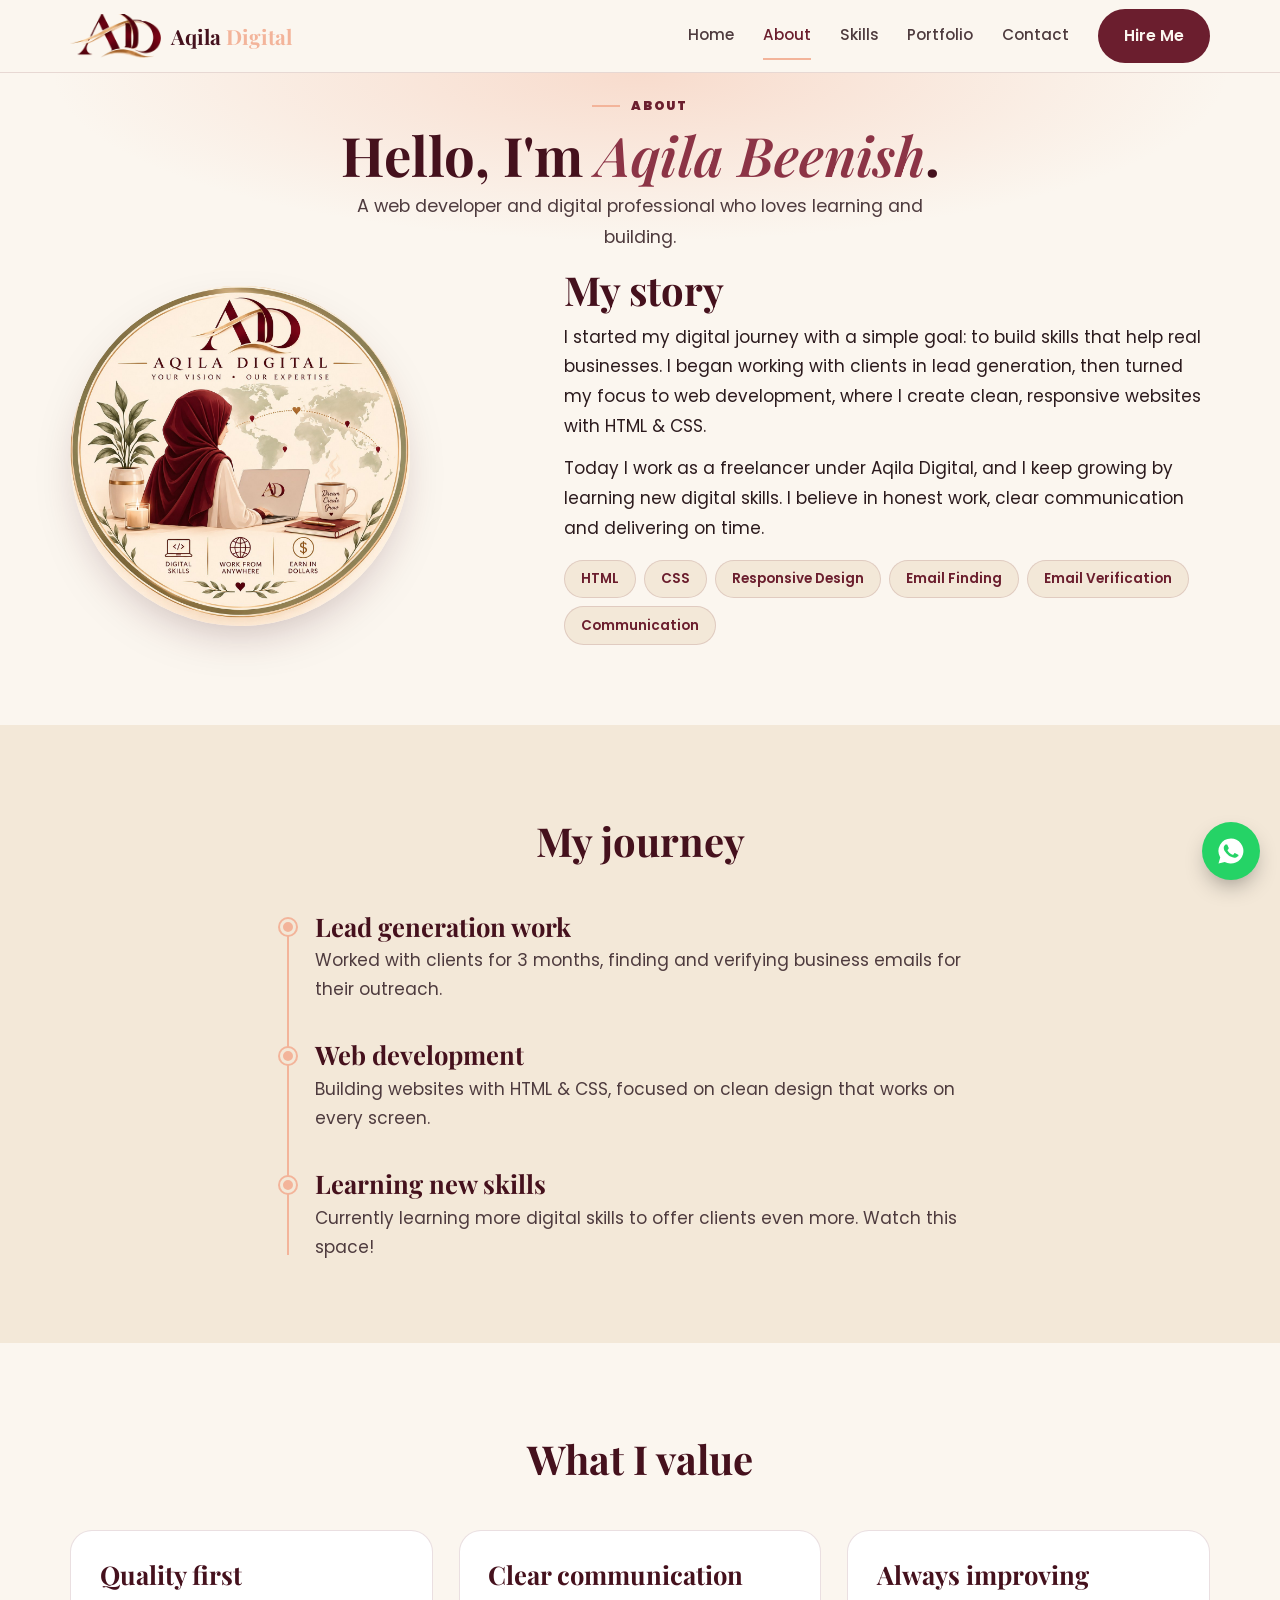
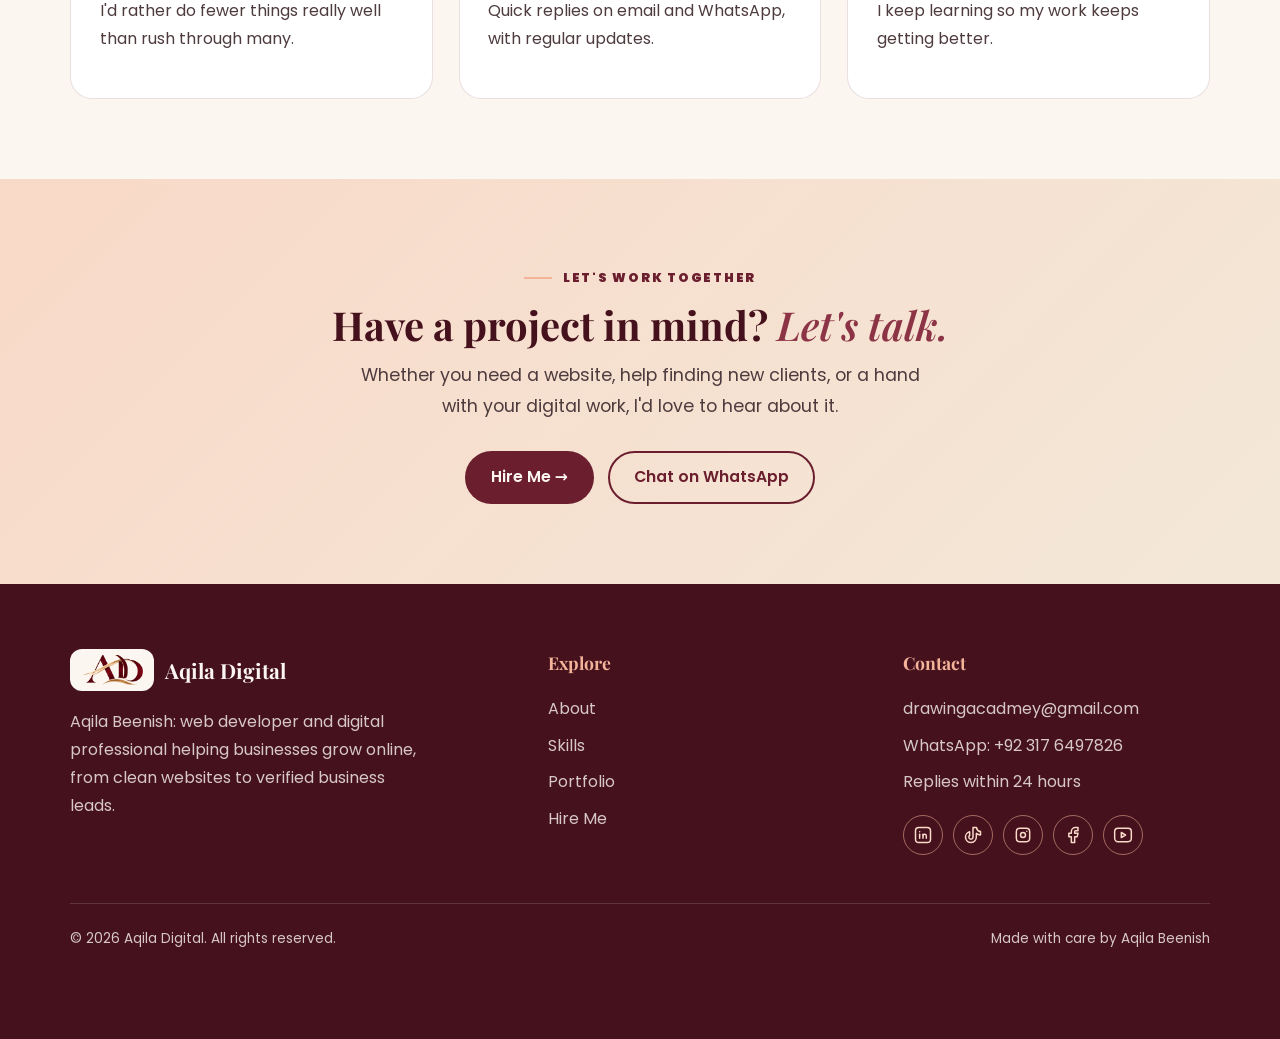
==== commit 288d4c11: "Update site: social icons, skills redesign, card pictures Add social media icons, redesign the Home " ====
--- a/about.html
+++ b/about.html
@@ -64,7 +64,7 @@
   <main>
 
     <!-- ===== PAGE INTRO: centred, soft peach glow behind ===== -->
-    <section class="page-hero">
+    <section class="page-hero page-hero-compact">
       <div class="wrap reveal">
         <span class="eyebrow">About</span>
         <h1>Hello, I'm <em class="accent">Aqila Beenish</em>.</h1>
@@ -196,6 +196,30 @@
             <li><a href="https://wa.me/923176497826">WhatsApp: +92 317 6497826</a></li>
             <li>Replies within 24 hours</li>
           </ul>
+          <!-- Social media icons. The links come from SOCIAL_LINKS at the top of main.js.
+               data-social says which one each icon is. -->
+          <div class="social">
+            <a class="social-link" href="#" data-social="linkedin" aria-label="Aqila Digital on LinkedIn">
+              <svg viewBox="0 0 24 24" fill="none" stroke="currentColor" stroke-width="1.8" stroke-linecap="round" stroke-linejoin="round" aria-hidden="true"><path d="M8 11v5"/><path d="M8 8v.01"/><path d="M12 16v-5"/><path d="M16 16v-3a2 2 0 0 0-4 0"/><path d="M3 7a4 4 0 0 1 4-4h10a4 4 0 0 1 4 4v10a4 4 0 0 1-4 4H7a4 4 0 0 1-4-4z"/></svg>
+              <span class="social-tip" aria-hidden="true">Coming soon</span>
+            </a>
+            <a class="social-link" href="#" data-social="tiktok" aria-label="Aqila Digital on TikTok">
+              <svg viewBox="0 0 24 24" fill="none" stroke="currentColor" stroke-width="1.8" stroke-linecap="round" stroke-linejoin="round" aria-hidden="true"><path d="M21 7.917v4.034a9.948 9.948 0 0 1-5-1.951v4.5a6.5 6.5 0 1 1-8-6.326v4.326a2.5 2.5 0 1 0 4 2v-11.5h4.083a6.005 6.005 0 0 0 4.917 4.917z"/></svg>
+              <span class="social-tip" aria-hidden="true">Coming soon</span>
+            </a>
+            <a class="social-link" href="#" data-social="instagram" aria-label="Aqila Digital on Instagram">
+              <svg viewBox="0 0 24 24" fill="none" stroke="currentColor" stroke-width="1.8" stroke-linecap="round" stroke-linejoin="round" aria-hidden="true"><path d="M4 8a4 4 0 0 1 4-4h8a4 4 0 0 1 4 4v8a4 4 0 0 1-4 4H8a4 4 0 0 1-4-4z"/><path d="M9 12a3 3 0 1 0 6 0 3 3 0 0 0-6 0"/><path d="M16.5 7.5v.01"/></svg>
+              <span class="social-tip" aria-hidden="true">Coming soon</span>
+            </a>
+            <a class="social-link" href="#" data-social="facebook" aria-label="Aqila Digital on Facebook">
+              <svg viewBox="0 0 24 24" fill="none" stroke="currentColor" stroke-width="1.8" stroke-linecap="round" stroke-linejoin="round" aria-hidden="true"><path d="M7 10v4h3v7h4v-7h3l1-4h-4V8a1 1 0 0 1 1-1h3V3h-3a5 5 0 0 0-5 5v2z"/></svg>
+              <span class="social-tip" aria-hidden="true">Coming soon</span>
+            </a>
+            <a class="social-link" href="#" data-social="youtube" aria-label="Aqila Digital on YouTube">
+              <svg viewBox="0 0 24 24" fill="none" stroke="currentColor" stroke-width="1.8" stroke-linecap="round" stroke-linejoin="round" aria-hidden="true"><path d="M2 8a4 4 0 0 1 4-4h12a4 4 0 0 1 4 4v8a4 4 0 0 1-4 4H6a4 4 0 0 1-4-4z"/><path d="M10 9l5 3-5 3z"/></svg>
+              <span class="social-tip" aria-hidden="true">Coming soon</span>
+            </a>
+          </div>
         </div>
       </div>
 
--- a/styles.css
+++ b/styles.css
@@ -745,85 +745,32 @@
   box-shadow: var(--shadow);
 }
 
-/* Thumbnail area at the top of each project card (same 16:10 shape for every card) */
+/* Picture at the top of each project card.
+   Your pictures come in two shapes, so there are two frame shapes that fit them,
+   and almost nothing is cut off at the edges:
+     thumb-tall = the website pictures (440 x 260)
+     thumb-wide = the store and lead-generation pictures (440 x 230)
+   Cards in the same row use the same shape, so they stay the same height.
+   The frame hides anything that sticks out (overflow: hidden), so the zoom on
+   hover stays inside it, and the card's rounded top corners cut the picture's
+   corners too. */
 .thumb {
-  display: grid;
-  place-items: center;
-  aspect-ratio: 16 / 10;
-}
-
-/* Monogram thumbnail (class "thumb-mono", used together with "thumb").
-   Same size and shape as before; a maroon picture with big initials. */
-.thumb-mono {
-  position: relative;
-  overflow: hidden;                /* the circles are cut off by the edges */
-  background: var(--maroon);       /* #6B1E2E */
-}
-
-/* Two soft decorative circles (hidden from screen readers with aria-hidden) */
-.mono-circle {
-  position: absolute;
-  border-radius: 50%;
-}
-.mono-circle-fill {                /* filled light peach at 14% opacity, top-right */
-  width: 180px;
-  height: 180px;
-  top: -70px;
-  right: -50px;
-  background: var(--peach-light);
-  opacity: 0.14;
-}
-.mono-circle-ring {                /* thin peach outline at 30% opacity, bottom-left */
-  width: 150px;
-  height: 150px;
-  bottom: -60px;
-  left: -45px;
-  border: 1.5px solid var(--peach);
-  opacity: 0.3;
-}
-
-/* Centred content: initials, short line, label */
-.mono-content {
-  position: relative;              /* sits above the circles */
-  z-index: 1;
-  display: flex;
-  flex-direction: column;
-  align-items: center;
-  text-align: center;
-}
-
-.mono-initials {
-  font-family: var(--font-heading);
-  font-size: 46px;
-  font-weight: 700;
-  line-height: 1.1;
-  color: var(--cream);             /* #FBF6EF */
-  transition: transform 0.3s ease;
-}
-
-/* When the mouse is over the card, the initials grow a little */
-.project:hover .mono-initials { transform: scale(1.05); }
-
-.mono-line {
-  width: 40px;
-  height: 2px;
-  margin: 0.7rem 0 0.8rem;
-  background: var(--peach);        /* #F3B49A */
-}
-
-.mono-label {
-  font-family: var(--font-body);
-  font-size: 11px;
-  font-weight: 500;
-  letter-spacing: 0.18em;
-  text-transform: uppercase;
-  color: var(--peach-light);       /* #F9D9C8 */
-}
-
-/* Phones: slightly smaller initials */
-@media (max-width: 719px) {
-  .mono-initials { font-size: 40px; }
-}
+  overflow: hidden;
+  background: var(--beige);        /* shows for a moment while the picture loads */
+}
+.thumb-tall { aspect-ratio: 440 / 260; }
+.thumb-wide { aspect-ratio: 440 / 230; }
+
+.thumb img {
+  display: block;
+  width: 100%;
+  height: 100%;
+  object-fit: cover;               /* fills the frame without stretching the picture */
+  transition: transform 0.4s ease;
+}
+
+/* When the mouse is over the card, the picture zooms in a little */
+.project:hover .thumb img { transform: scale(1.02); }
 
 /* Text part of the card */
 .project-info { padding: 1.4rem 1.6rem 1.8rem; }
@@ -953,9 +900,27 @@
 .page-hero h1 { margin: 0.9rem 0; }
 .page-hero .lead { margin-inline: auto; }
 
-/* The story section sits closer to the intro above it */
-.story { padding-top: 2rem; }
-.story h2 { margin-bottom: 1rem; }
+/* About page only: a tighter intro (modifier class "page-hero-compact" in about.html),
+   so the intro and the whole "My story" section fit on one laptop screen.
+   Less space above and below; the text itself is unchanged. */
+.page-hero-compact { padding: 0.9rem 0 0.2rem; }
+.page-hero-compact h1 { margin: 0.4rem 0 0.3rem; }
+.page-hero-compact .lead { margin-bottom: 0; }
+
+/* The story section sits close to the intro above it */
+.story { padding-top: 0.7rem; }
+.story h2 { margin-bottom: 0.6rem; }
+.story p { margin-bottom: 0.75em; }          /* a little less space between the two paragraphs */
+.story .pills { margin-top: 1rem; }       /* pills sit closer to the text */
+
+/* The round picture on the About page: 340px wide, centred next to the text
+   (.about-grid already centres it vertically with align-items: center) */
+.story .about-photo { max-width: 340px; }
+
+/* Tablets (stacked layout): centred, 300px, as before */
+@media (max-width: 960px) {
+  .story .about-photo { max-width: 300px; margin-inline: auto; }
+}
 
 /* Skill pills */
 .pills {
@@ -1022,35 +987,62 @@
   grid-template-columns: 1fr 1fr;
   gap: 1.8rem;
 }
-.skill-card { padding: 2.2rem; }
-.skill-card h2 { margin: 0.8rem 0 0.4rem; }
-.skill-card > p { color: var(--text-muted); }
-
-/* Ticked list: each item gets a peach circle with a check mark */
+.skill-card { padding: 34px 42px; }               /* 34px top/bottom, 42px left/right */
+.skill-card h2 {
+  margin: 0.6rem 0 0.3rem;
+  font-size: 2.3rem;                              /* smaller card titles (phones: see below) */
+}
+.skill-card > p:not(.mini-offer) { margin-bottom: 0.5em; color: var(--text-muted); }
+
+/* Top line of a skill card: icon box and tag side by side, 14px apart */
+.skill-head {
+  display: flex;
+  align-items: center;
+  gap: 14px;
+}
+.skill-ico {
+  display: grid;
+  place-items: center;
+  flex-shrink: 0;
+  width: 56px;
+  height: 56px;
+  border-radius: 16px;
+  background: var(--peach-light);                 /* #F9D9C8 */
+  color: var(--maroon);                           /* the line icon */
+}
+
+/* Skills page intro: less space around it, so the intro and both cards fit one laptop screen.
+   (A modifier class, so the other pages keep their normal intro spacing.) */
+.page-hero-tight { padding: 1.4rem 0 0.8rem; }
+.page-hero-tight h1 { margin: 0.4rem 0 0.3rem; }
+.page-hero-tight .lead { margin-bottom: 0; }
+.skills-section { padding-top: 1.2rem; }          /* 0.8rem + 1.2rem = 2rem between the intro and the cards */
+
+/* Ticked list: each item gets a light peach circle with a maroon check mark */
 .ticks {
   list-style: none;
-  margin: 1.2rem 0 1.6rem;
+  margin: 0.6rem 0 0.8rem;
   padding: 0;
   display: grid;
-  gap: 0.7rem;
+  gap: 10px;
 }
 .ticks li {
   position: relative;
-  padding-left: 2rem;
+  padding-left: 2.2rem;
 }
 .ticks li::before {
   content: "✓";
   position: absolute;
   left: 0;
-  top: 0.2rem;
+  top: 0.15rem;
   display: grid;
   place-items: center;
-  width: 20px;
-  height: 20px;
+  width: 24px;
+  height: 24px;
   border-radius: 50%;
-  background: var(--peach);
-  color: var(--maroon-deep);
-  font-size: 0.7rem;
+  background: var(--peach-light);                 /* #F9D9C8 */
+  color: var(--maroon);
+  font-size: 0.8rem;
   font-weight: 700;
   line-height: 1;
 }
@@ -1398,6 +1390,8 @@
 /* ----- Grids: tablets (720px to 960px) = 2 columns, phones (under 720px) = 1 column ----- */
 @media (min-width: 720px) and (max-width: 960px) {
   .skill-grid { grid-template-columns: 1fr 1fr; }       /* the two big skill cards stay side by side */
+  /* A lone last project card sits centred, the same size as the others (so its picture matches) */
+  .grid-3 > .project:last-child:nth-child(odd) { width: calc(50% - 0.8rem); justify-self: center; }
   .foot { grid-template-columns: 1fr 1fr; gap: 2.2rem; }
   .foot > :first-child { grid-column: 1 / -1; }          /* logo + text across the top */
 }
@@ -1496,3 +1490,220 @@
 @media (max-width: 719px) {
   .about-photo { max-width: 280px; margin-inline: auto; }
 }
+
+/* About page on phones: picture centred above the text, at most 260px wide */
+@media (max-width: 719px) {
+  .story .about-photo { max-width: 260px; margin-inline: auto; }
+}
+
+
+/* -----------------------------------------------------
+   28. SOCIAL MEDIA ICONS (footer and Contact page)
+   A row of 5 round buttons. The links are set in SOCIAL_LINKS at the top of main.js.
+   ----------------------------------------------------- */
+.social {
+  display: flex;
+  flex-wrap: wrap;
+  gap: 10px;
+  margin-top: 1.2rem;
+}
+
+/* One round button: transparent, thin light-peach outline, light-peach icon */
+.social .social-link {
+  position: relative;               /* so the "Coming soon" tip can be placed above it */
+  display: grid;
+  place-items: center;
+  width: 40px;
+  height: 40px;
+  border-radius: 50%;
+  border: 1px solid rgba(243, 180, 154, 0.55);
+  background: transparent;
+  color: var(--peach-light);        /* #F9D9C8 */
+  transition: background 0.2s, color 0.2s, border-color 0.2s, transform 0.2s;
+}
+
+.social .social-link svg {
+  width: 20px;
+  height: 20px;
+}
+
+/* Hover: filled peach with a deep maroon icon */
+.social .social-link:hover {
+  background: var(--peach);         /* #F3B49A */
+  border-color: var(--peach);
+  color: var(--maroon-deep);        /* #45111D */
+}
+
+/* "Coming soon" tip: only shown while the link is still a placeholder */
+.social-tip {
+  position: absolute;
+  bottom: calc(100% + 8px);
+  left: 50%;
+  transform: translateX(-50%);
+  padding: 0.25rem 0.65rem;
+  border-radius: 8px;
+  background: var(--cream);
+  color: var(--maroon-deep);
+  font-family: var(--font-body);
+  font-size: 0.75rem;
+  font-weight: 600;
+  line-height: 1.4;
+  white-space: nowrap;
+  opacity: 0;
+  visibility: hidden;
+  pointer-events: none;
+  transition: opacity 0.2s, visibility 0.2s;
+}
+.social-link.is-placeholder:hover .social-tip,
+.social-link.is-placeholder:focus-visible .social-tip,
+.social-link.show-tip .social-tip {
+  opacity: 1;
+  visibility: visible;
+}
+
+/* Contact page card: thin divider, small uppercase label, then the icons */
+.follow {
+  margin-top: 2rem;
+  padding-top: 1.4rem;
+  border-top: 1px solid rgba(251, 246, 239, 0.15);
+}
+.follow-label {
+  margin: 0;
+  font-size: 0.75rem;
+  font-weight: 600;
+  letter-spacing: 0.08em;
+  text-transform: uppercase;
+  color: var(--peach);
+}
+.follow .social { margin-top: 0.9rem; }
+
+/* Phones: bigger circles (44px) for easy tapping */
+@media (max-width: 719px) {
+  .social .social-link { width: 44px; height: 44px; }
+}
+
+/* Skills page on phones: smaller card titles (1.8rem) and a little less padding */
+@media (max-width: 719px) {
+  .skill-card { padding: 1.6rem; }
+  .skill-card h2 { font-size: 1.8rem; }
+}
+
+
+/* -----------------------------------------------------
+   29. HOME PAGE "MY SKILLS": logo, chips, badge and the maroon card
+   ----------------------------------------------------- */
+
+/* Logo centred above the "MY SKILLS" label: 64px tall (48px on phones) */
+.skills-logo {
+  display: block;
+  height: 64px;
+  width: auto;
+  margin: 0 auto 1rem;
+}
+
+/* ----- The three skill cards -----
+   Each card reads its colours from the variables (--t-...) below.
+   White is the normal look. The "maroon look" just changes the variables,
+   and the card's colours change smoothly. */
+.skill-tile {
+  --t-bg: #fff;
+  --t-border: var(--line);
+  --t-title: var(--maroon-deep);
+  --t-text: var(--text-muted);
+  --t-ico-bg: var(--peach);
+  --t-ico: var(--maroon-deep);
+  --t-chip-bg: var(--beige);
+  --t-chip: var(--maroon);
+  --t-link: var(--maroon);
+  --t-circle: 0;                      /* the soft circle is hidden on white cards */
+
+  position: relative;
+  display: flex;
+  flex-direction: column;
+  overflow: hidden;                   /* the circle is cut off by the card's rounded corners */
+  background: var(--t-bg);
+  border-color: var(--t-border);
+  transition: background 0.35s, border-color 0.35s, transform 0.25s, box-shadow 0.25s;
+}
+
+/* Everything inside sits above the soft circle */
+.skill-tile > * { position: relative; z-index: 1; }
+
+/* The soft peach circle in the bottom-right corner */
+.skill-tile::after {
+  content: "";
+  position: absolute;
+  right: -55px;
+  bottom: -65px;
+  width: 200px;
+  height: 200px;
+  border-radius: 50%;
+  background: var(--peach);
+  opacity: var(--t-circle);
+  transition: opacity 0.35s;
+  pointer-events: none;               /* clicks go through it */
+}
+
+/* THE MAROON LOOK: the first card by default, and any card the mouse
+   (or the Tab key) is on. */
+.skill-tiles .skill-tile:first-child,
+.skill-tile:hover,
+.skill-tile:focus-within {
+  --t-bg: var(--maroon);                         /* #6B1E2E */
+  --t-border: var(--maroon);
+  --t-title: var(--cream);                       /* #FBF6EF */
+  --t-text: rgba(251, 246, 239, 0.85);           /* cream at 85% */
+  --t-ico-bg: rgba(249, 217, 200, 0.2);          /* light peach at 20% */
+  --t-ico: var(--peach-light);
+  --t-chip-bg: rgba(249, 217, 200, 0.16);        /* light peach at 16% */
+  --t-chip: var(--peach-light);
+  --t-link: var(--peach);                        /* #F3B49A */
+  --t-circle: 0.18;
+}
+
+/* While another card is hovered (or focused), the first card goes back to white.
+   (Uses :has(), which all current browsers support. In a very old browser the
+   first card would simply stay maroon.) */
+.skill-tiles:has(.skill-tile:not(:first-child):hover, .skill-tile:not(:first-child):focus-within)
+  .skill-tile:first-child:not(:hover):not(:focus-within) {
+  --t-bg: #fff;
+  --t-border: var(--line);
+  --t-title: var(--maroon-deep);
+  --t-text: var(--text-muted);
+  --t-ico-bg: var(--peach);
+  --t-ico: var(--maroon-deep);
+  --t-chip-bg: var(--beige);
+  --t-chip: var(--maroon);
+  --t-link: var(--maroon);
+  --t-circle: 0;
+}
+
+/* Apply the variables to the parts of the card */
+.skill-tile h3 { color: var(--t-title); transition: color 0.35s; }
+.skill-tile p  { color: var(--t-text);  transition: color 0.35s; }
+.skill-tile .ico { background: var(--t-ico-bg); color: var(--t-ico); transition: background 0.35s, color 0.35s; }
+.skill-tile .chips { margin: 0 0 1.2rem; }
+.skill-tile .chips span { background: var(--t-chip-bg); color: var(--t-chip); transition: background 0.35s, color 0.35s; }
+.skill-tile .more { margin-top: auto; align-self: flex-start; color: var(--t-link); transition: color 0.35s; }
+.skill-tile .more:hover { color: var(--t-link); }   /* keeps its underline, no colour jump */
+
+/* "MAIN SKILL" badge: small peach pill in the top-right corner of the first card */
+.main-badge {
+  position: absolute;
+  top: 1.2rem;
+  right: 1.2rem;
+  z-index: 2;
+  padding: 0.25rem 0.75rem;
+  border-radius: 999px;
+  background: var(--peach);           /* #F3B49A */
+  color: var(--maroon-deep);          /* #45111D */
+  font-size: 0.72rem;
+  font-weight: 700;
+  letter-spacing: 0.06em;
+  text-transform: uppercase;
+}
+
+/* Phones: smaller logo */
+@media (max-width: 719px) {
+  .skills-logo { height: 48px; }
+}
